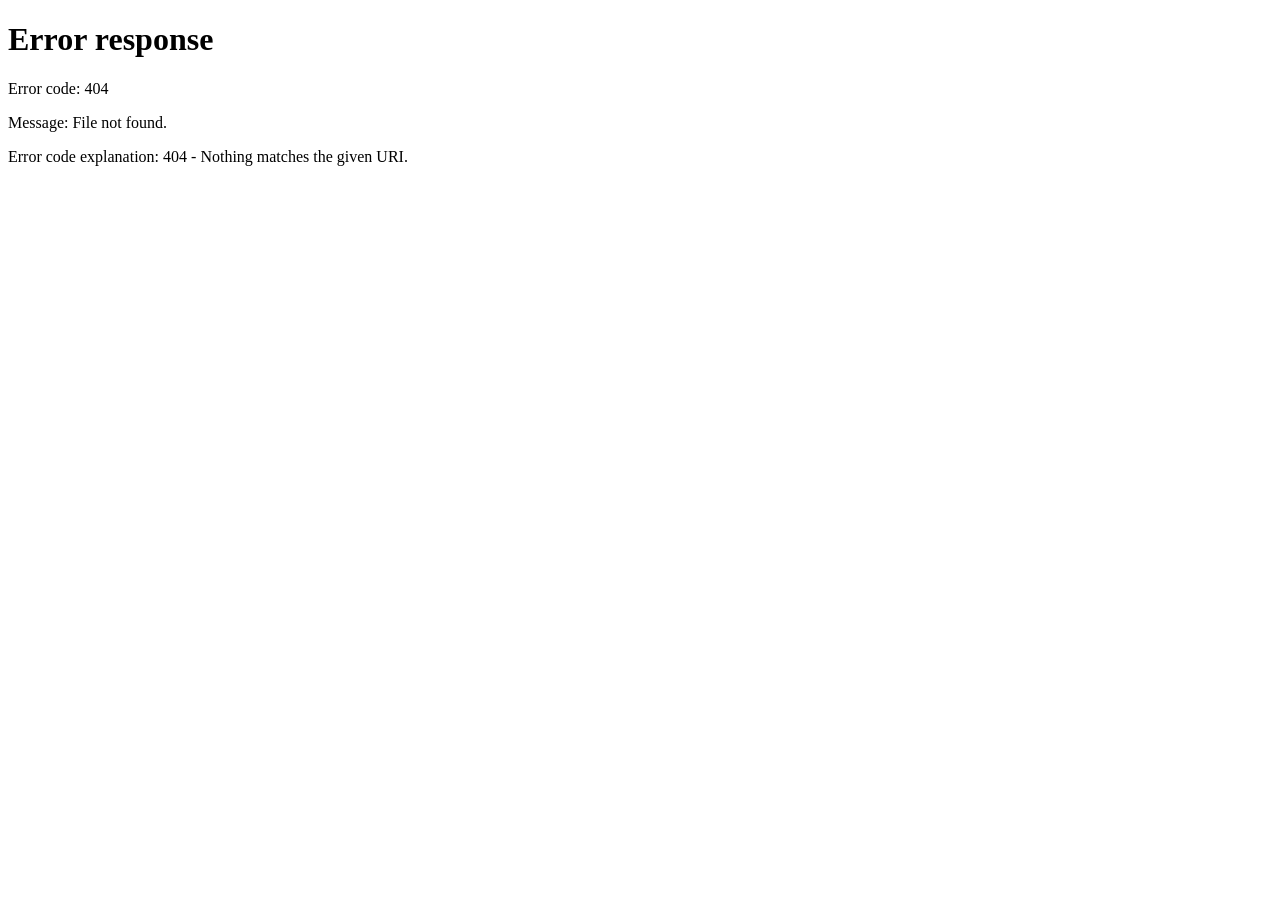
==== kit/docs/index.html @ be08fe87 "fix: downgrade configure-pages action to v2 for compatibility" ====
<!DOCTYPE html>
<html>

<head>
    <meta charset="UTF-8">
    <meta name="viewport" content="width=device-width, initial-scale=1.0">
    <title>CoreZero Nexus</title>
    <meta http-equiv="refresh" content="0; url=document.html">
</head>

<body>
    <p>Redirecting to <a href="document.html">documentation</a>...</p>
</body>

</html>
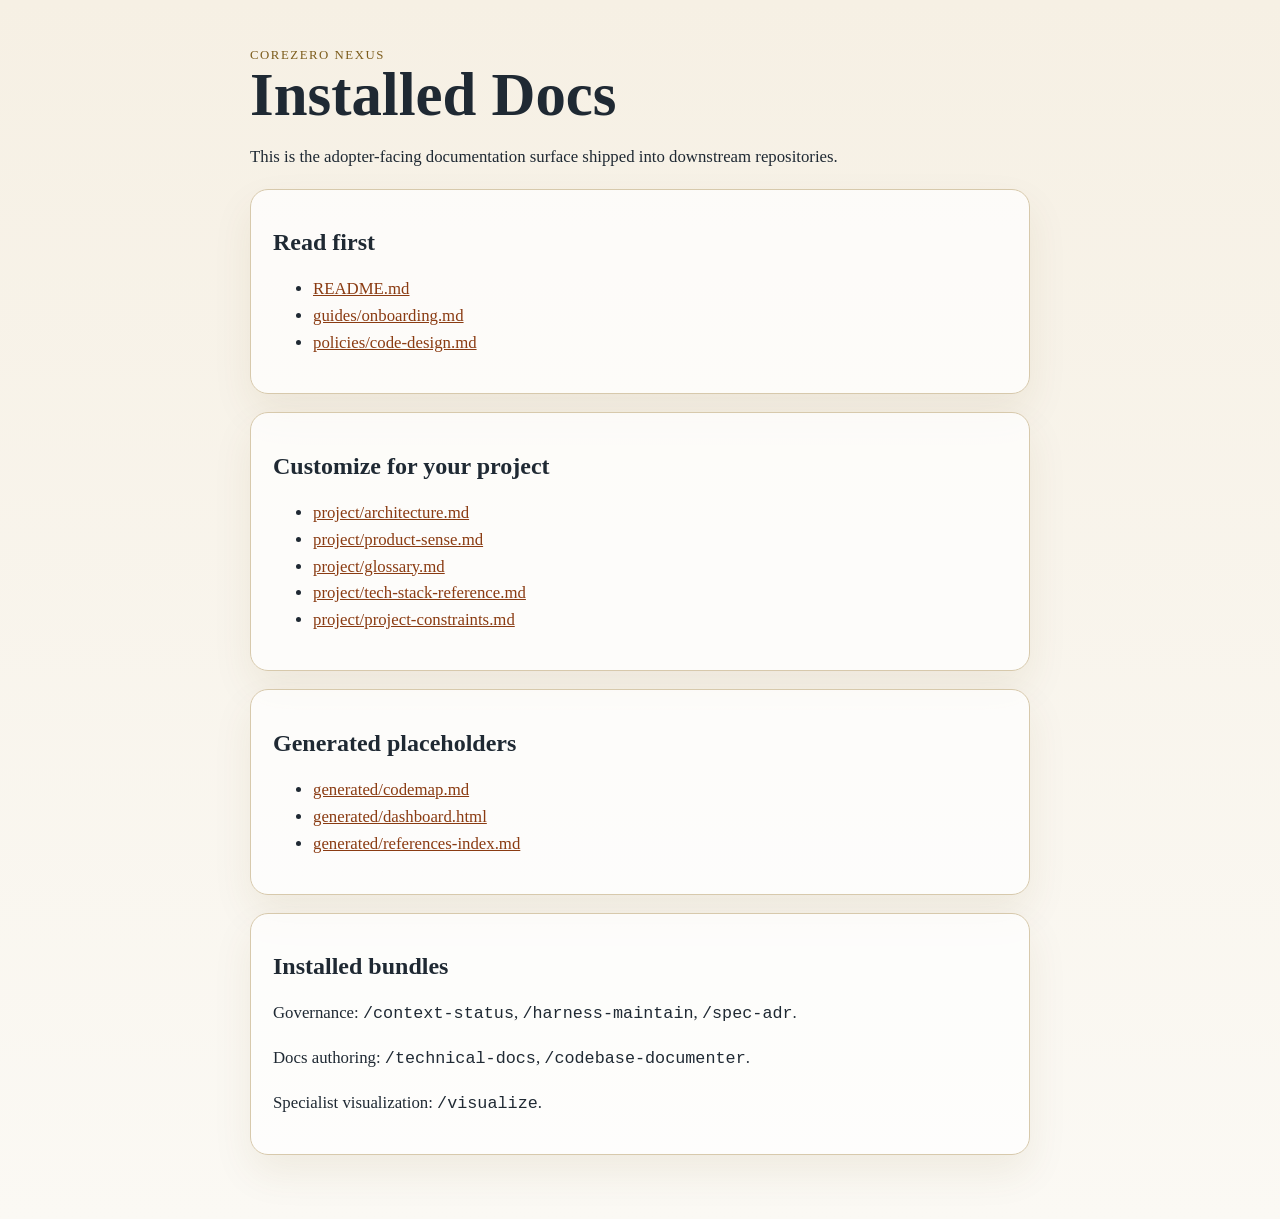
==== commit 31753545: "feat: Add comprehensive documentation for project architecture, code design, and domain context - In" ====
--- a/kit/docs/index.html
+++ b/kit/docs/index.html
@@ -4,12 +4,101 @@
 <head>
     <meta charset="UTF-8">
     <meta name="viewport" content="width=device-width, initial-scale=1.0">
-    <title>CoreZero Nexus</title>
-    <meta http-equiv="refresh" content="0; url=document.html">
+    <title>CoreZero Nexus Docs</title>
+    <style>
+        :root {
+            color-scheme: light;
+            font-family: "Iowan Old Style", "Palatino Linotype", "Book Antiqua", Georgia, serif;
+        }
+
+        body {
+            margin: 0;
+            background: linear-gradient(180deg, #f6f0e4 0%, #fbf9f4 100%);
+            color: #1f2933;
+        }
+
+        main {
+            max-width: 780px;
+            margin: 0 auto;
+            padding: 48px 24px 64px;
+        }
+
+        h1 {
+            font-size: clamp(2.2rem, 5vw, 3.8rem);
+            line-height: 1.05;
+            margin: 0 0 12px;
+        }
+
+        p,
+        li {
+            font-size: 1.05rem;
+            line-height: 1.6;
+        }
+
+        .eyebrow {
+            letter-spacing: 0.12em;
+            text-transform: uppercase;
+            font-size: 0.8rem;
+            color: #7c5c1b;
+        }
+
+        .card {
+            background: rgba(255, 255, 255, 0.74);
+            border: 1px solid #d7c9ac;
+            border-radius: 18px;
+            padding: 20px 22px;
+            margin-top: 18px;
+            box-shadow: 0 18px 40px rgba(105, 79, 18, 0.08);
+        }
+
+        a {
+            color: #8a3b12;
+        }
+    </style>
 </head>
 
 <body>
-    <p>Redirecting to <a href="document.html">documentation</a>...</p>
+    <main>
+        <div class="eyebrow">CoreZero Nexus</div>
+        <h1>Installed Docs</h1>
+        <p>This is the adopter-facing documentation surface shipped into downstream repositories.</p>
+
+        <section class="card">
+            <h2>Read first</h2>
+            <ul>
+                <li><a href="README.md">README.md</a></li>
+                <li><a href="guides/onboarding.md">guides/onboarding.md</a></li>
+                <li><a href="policies/code-design.md">policies/code-design.md</a></li>
+            </ul>
+        </section>
+
+        <section class="card">
+            <h2>Customize for your project</h2>
+            <ul>
+                <li><a href="project/architecture.md">project/architecture.md</a></li>
+                <li><a href="project/product-sense.md">project/product-sense.md</a></li>
+                <li><a href="project/glossary.md">project/glossary.md</a></li>
+                <li><a href="project/tech-stack-reference.md">project/tech-stack-reference.md</a></li>
+                <li><a href="project/project-constraints.md">project/project-constraints.md</a></li>
+            </ul>
+        </section>
+
+        <section class="card">
+            <h2>Generated placeholders</h2>
+            <ul>
+                <li><a href="generated/codemap.md">generated/codemap.md</a></li>
+                <li><a href="generated/dashboard.html">generated/dashboard.html</a></li>
+                <li><a href="generated/references-index.md">generated/references-index.md</a></li>
+            </ul>
+        </section>
+
+        <section class="card">
+            <h2>Installed bundles</h2>
+            <p>Governance: <code>/context-status</code>, <code>/harness-maintain</code>, <code>/spec-adr</code>.</p>
+            <p>Docs authoring: <code>/technical-docs</code>, <code>/codebase-documenter</code>.</p>
+            <p>Specialist visualization: <code>/visualize</code>.</p>
+        </section>
+    </main>
 </body>
 
 </html>
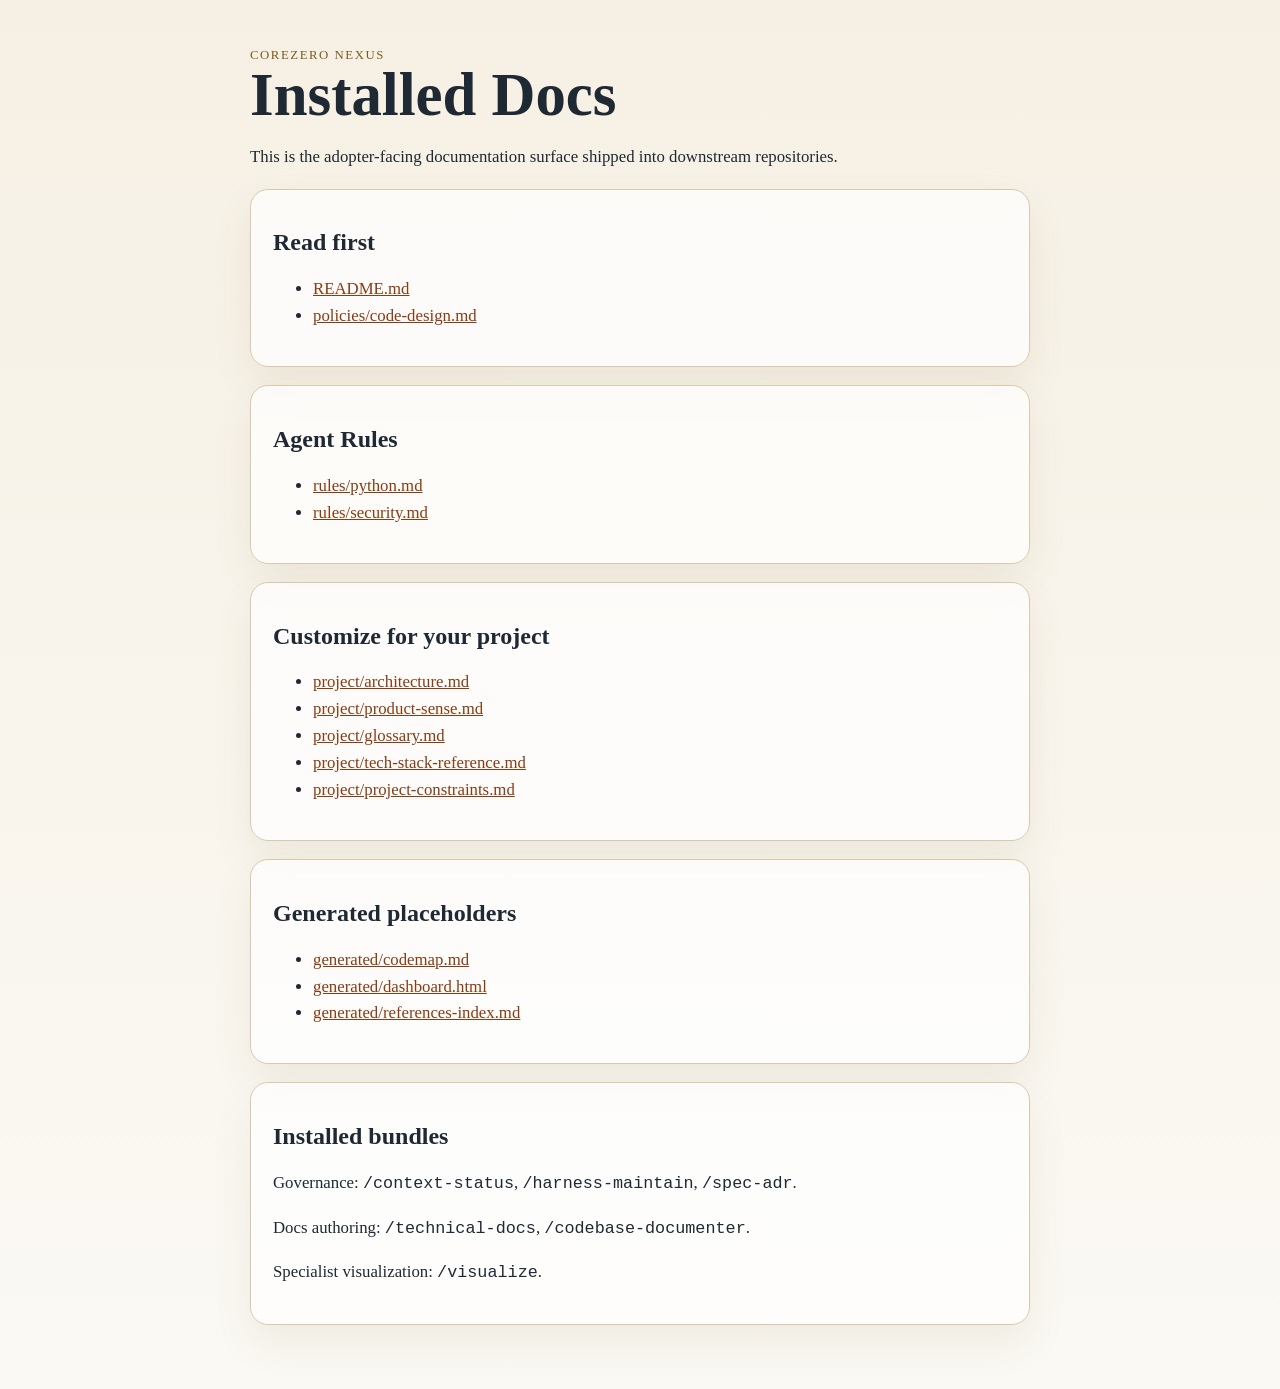
==== commit 48ef9ab3: "feat: Enhance documentation and workflows for context management, verification, and project initiali" ====
--- a/kit/docs/index.html
+++ b/kit/docs/index.html
@@ -67,8 +67,15 @@
             <h2>Read first</h2>
             <ul>
                 <li><a href="README.md">README.md</a></li>
-                <li><a href="guides/onboarding.md">guides/onboarding.md</a></li>
                 <li><a href="policies/code-design.md">policies/code-design.md</a></li>
+            </ul>
+        </section>
+
+        <section class="card">
+            <h2>Agent Rules</h2>
+            <ul>
+                <li><a href="rules/python.md">rules/python.md</a></li>
+                <li><a href="rules/security.md">rules/security.md</a></li>
             </ul>
         </section>
 
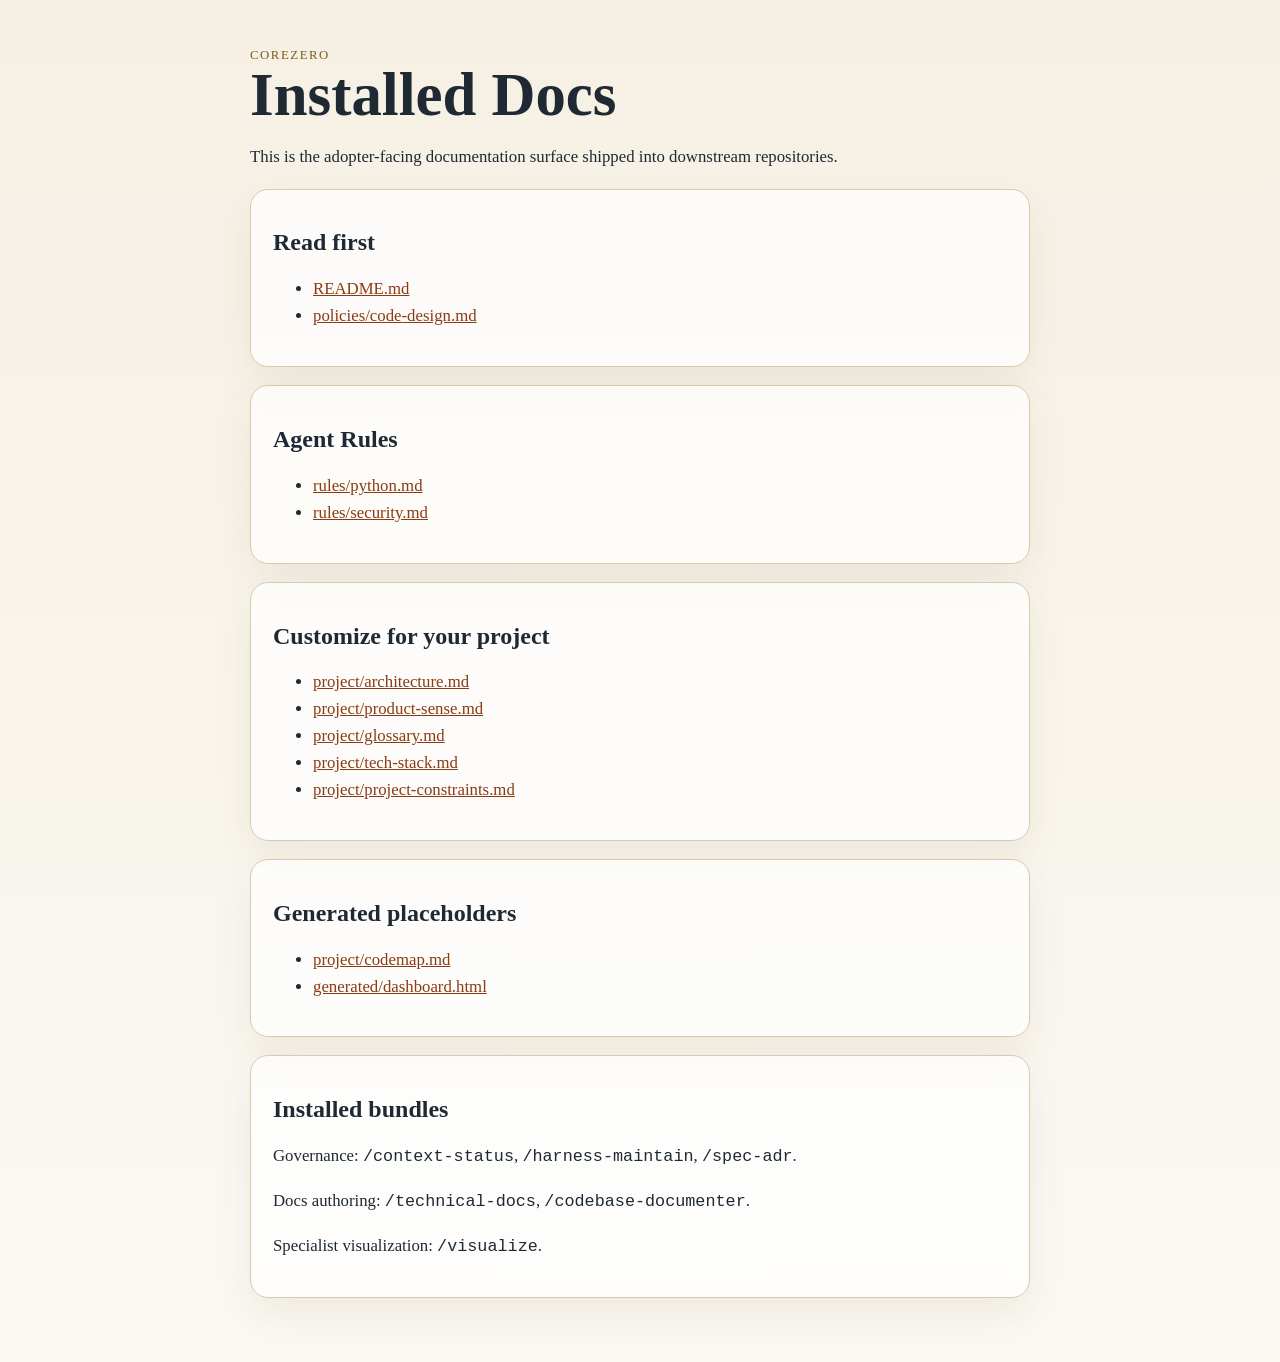
==== commit 8780d407: "Refactor documentation and scripts for CoreZero - Updated init-checklist.md to reflect changes in po" ====
--- a/kit/docs/index.html
+++ b/kit/docs/index.html
@@ -4,7 +4,7 @@
 <head>
     <meta charset="UTF-8">
     <meta name="viewport" content="width=device-width, initial-scale=1.0">
-    <title>CoreZero Nexus Docs</title>
+    <title>CoreZero Docs</title>
     <style>
         :root {
             color-scheme: light;
@@ -59,7 +59,7 @@
 
 <body>
     <main>
-        <div class="eyebrow">CoreZero Nexus</div>
+        <div class="eyebrow">CoreZero</div>
         <h1>Installed Docs</h1>
         <p>This is the adopter-facing documentation surface shipped into downstream repositories.</p>
 
@@ -85,7 +85,7 @@
                 <li><a href="project/architecture.md">project/architecture.md</a></li>
                 <li><a href="project/product-sense.md">project/product-sense.md</a></li>
                 <li><a href="project/glossary.md">project/glossary.md</a></li>
-                <li><a href="project/tech-stack-reference.md">project/tech-stack-reference.md</a></li>
+                <li><a href="project/tech-stack.md">project/tech-stack.md</a></li>
                 <li><a href="project/project-constraints.md">project/project-constraints.md</a></li>
             </ul>
         </section>
@@ -93,9 +93,8 @@
         <section class="card">
             <h2>Generated placeholders</h2>
             <ul>
-                <li><a href="generated/codemap.md">generated/codemap.md</a></li>
+                <li><a href="project/codemap.md">project/codemap.md</a></li>
                 <li><a href="generated/dashboard.html">generated/dashboard.html</a></li>
-                <li><a href="generated/references-index.md">generated/references-index.md</a></li>
             </ul>
         </section>
 
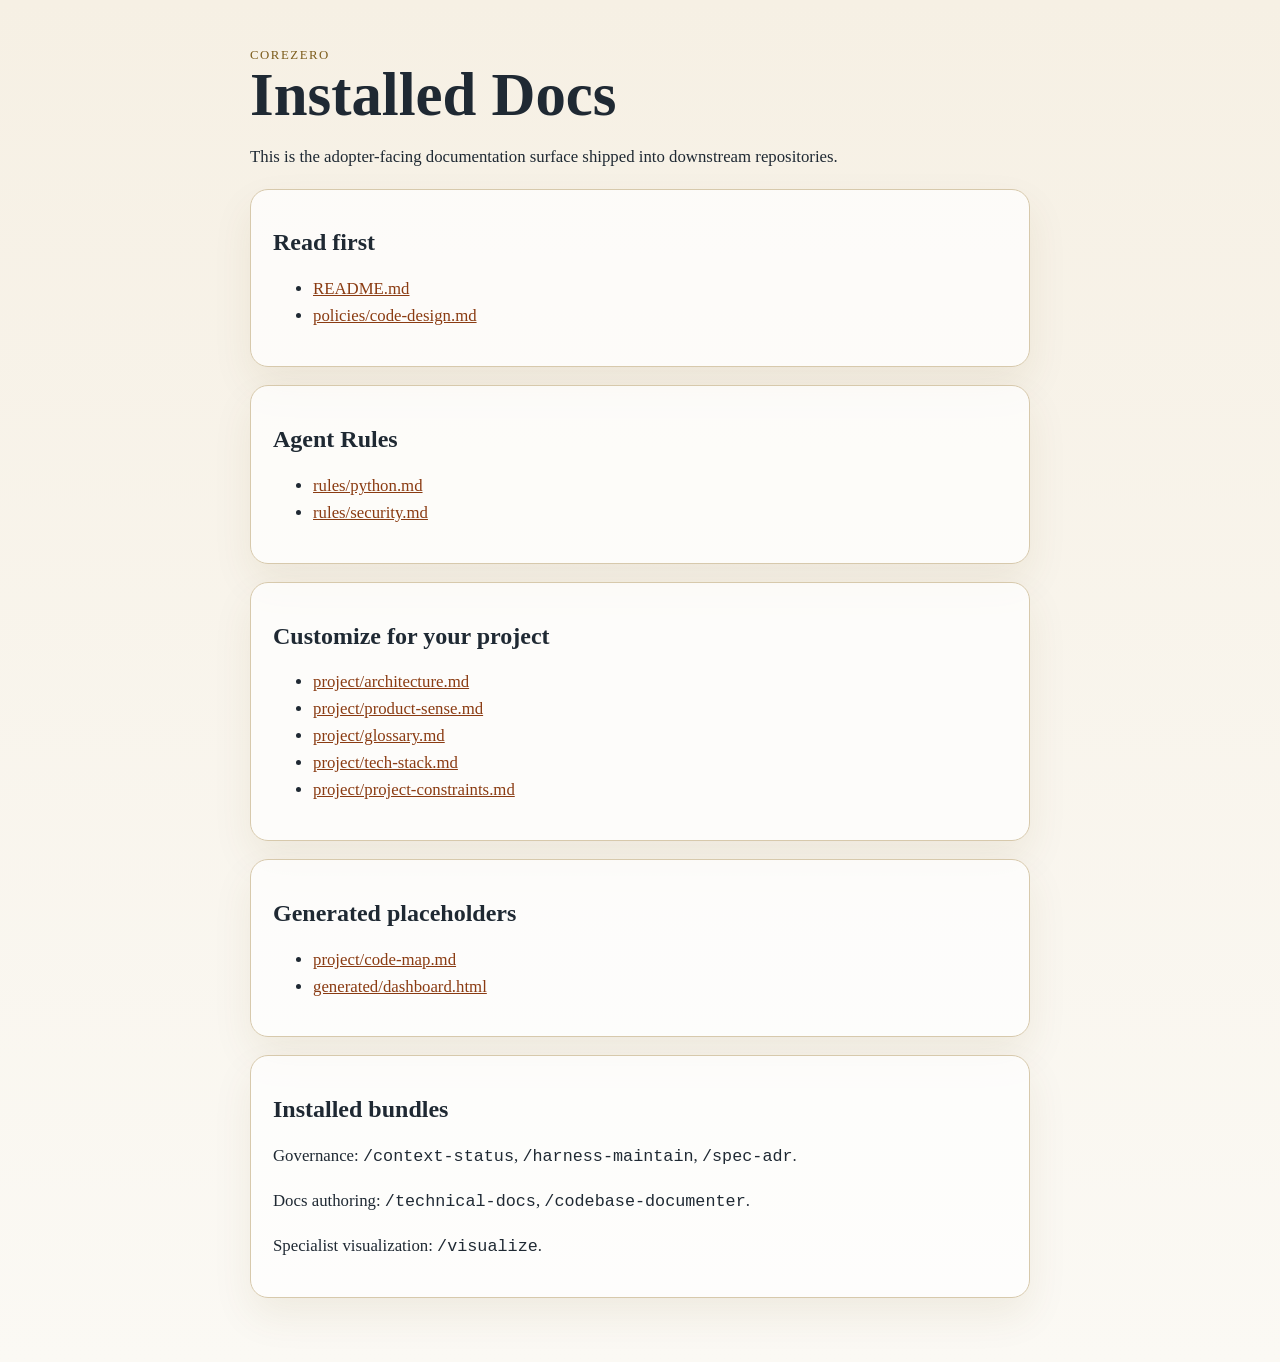
==== commit 5721008a: "Refactor codemap references to code-map - Renamed `codemap.md` to `code-map.md` across documentation" ====
--- a/kit/docs/index.html
+++ b/kit/docs/index.html
@@ -93,7 +93,7 @@
         <section class="card">
             <h2>Generated placeholders</h2>
             <ul>
-                <li><a href="project/codemap.md">project/codemap.md</a></li>
+                <li><a href="project/code-map.md">project/code-map.md</a></li>
                 <li><a href="generated/dashboard.html">generated/dashboard.html</a></li>
             </ul>
         </section>
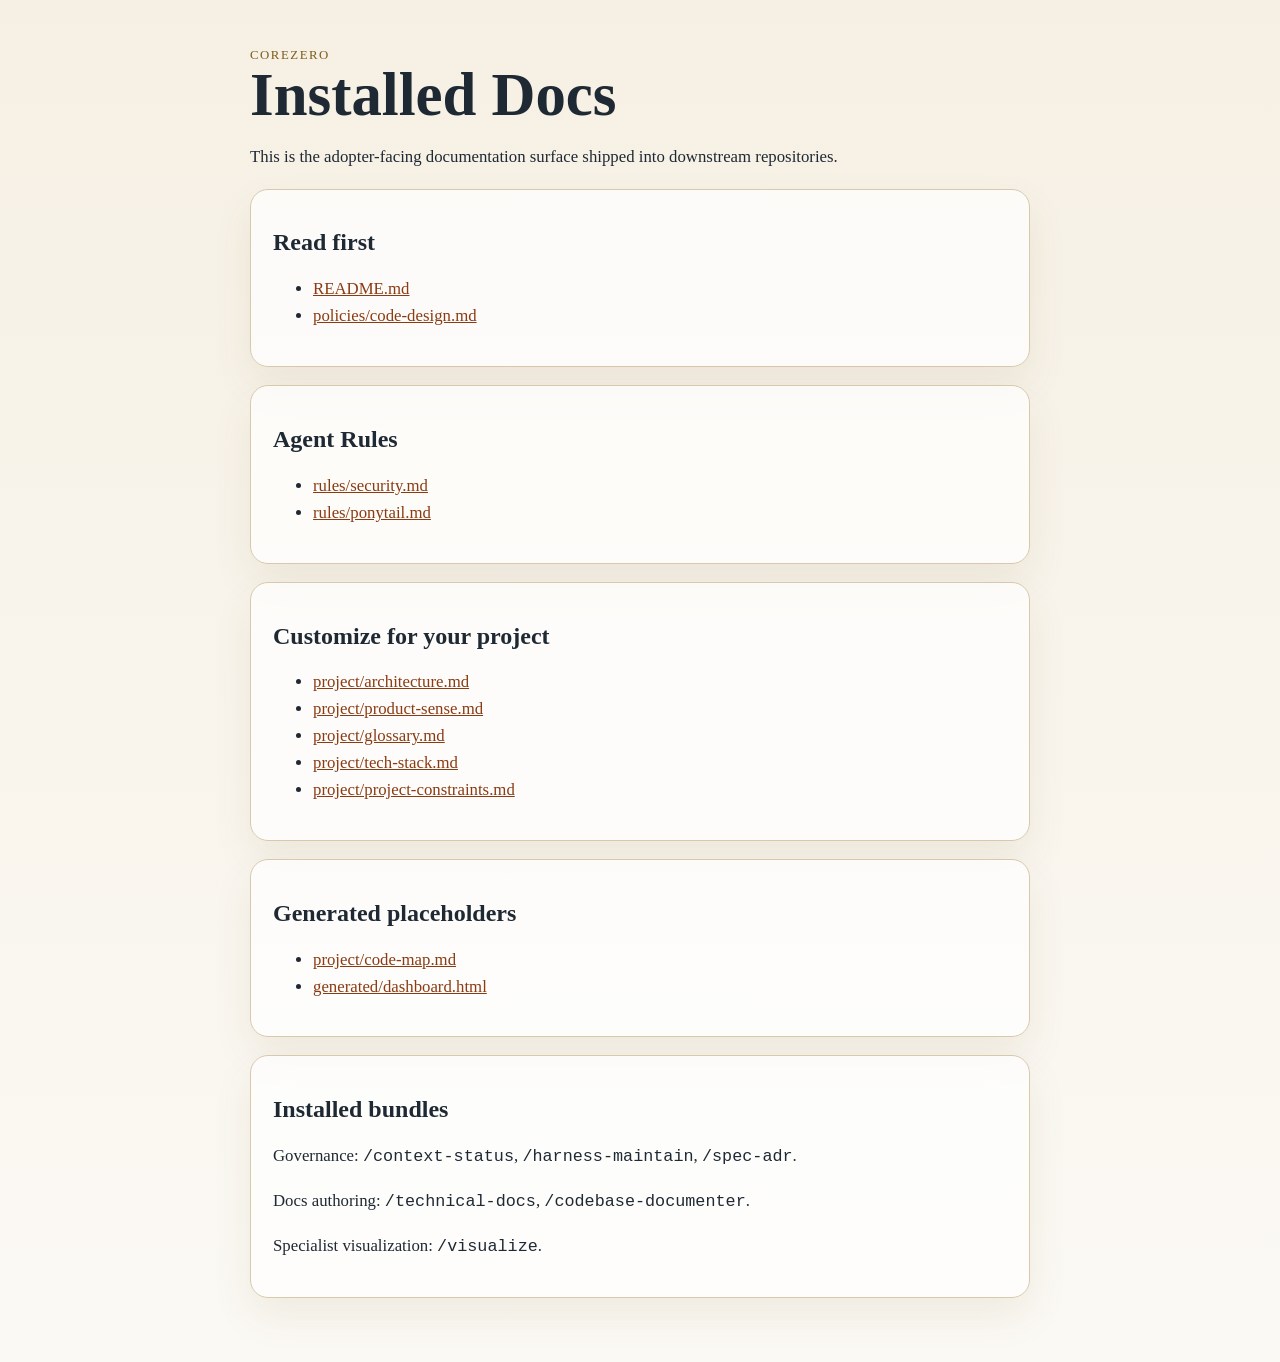
==== commit fbcc6ae9: "feat: Implement upgrade plan for CoreZero Kit - Updated agents-md-template.md to remove redundant pa" ====
--- a/kit/docs/index.html
+++ b/kit/docs/index.html
@@ -7,14 +7,38 @@
     <title>CoreZero Docs</title>
     <style>
         :root {
-            color-scheme: light;
+            color-scheme: light dark;
             font-family: "Iowan Old Style", "Palatino Linotype", "Book Antiqua", Georgia, serif;
+        }
+
+        @media (prefers-color-scheme: dark) {
+            :root {
+                --bg-start: #1a1a1a;
+                --bg-end: #2d2d2d;
+                --text: #e0ddd8;
+                --card-bg: rgba(50, 50, 50, 0.88);
+                --card-border: #555;
+                --eyebrow: #c9a85c;
+                --link: #d99b6f;
+            }
+        }
+
+        @media (prefers-color-scheme: light) {
+            :root {
+                --bg-start: #f6f0e4;
+                --bg-end: #fbf9f4;
+                --text: #1f2933;
+                --card-bg: rgba(255, 255, 255, 0.74);
+                --card-border: #d7c9ac;
+                --eyebrow: #7c5c1b;
+                --link: #8a3b12;
+            }
         }
 
         body {
             margin: 0;
-            background: linear-gradient(180deg, #f6f0e4 0%, #fbf9f4 100%);
-            color: #1f2933;
+            background: linear-gradient(180deg, var(--bg-start) 0%, var(--bg-end) 100%);
+            color: var(--text);
         }
 
         main {
@@ -43,8 +67,8 @@
         }
 
         .card {
-            background: rgba(255, 255, 255, 0.74);
-            border: 1px solid #d7c9ac;
+            background: var(--card-bg);
+            border: 1px solid var(--card-border);
             border-radius: 18px;
             padding: 20px 22px;
             margin-top: 18px;
@@ -52,7 +76,7 @@
         }
 
         a {
-            color: #8a3b12;
+            color: var(--link);
         }
     </style>
 </head>
@@ -74,8 +98,9 @@
         <section class="card">
             <h2>Agent Rules</h2>
             <ul>
-                <li><a href="rules/python.md">rules/python.md</a></li>
+
                 <li><a href="rules/security.md">rules/security.md</a></li>
+                <li><a href="rules/ponytail.md">rules/ponytail.md</a></li>
             </ul>
         </section>
 
